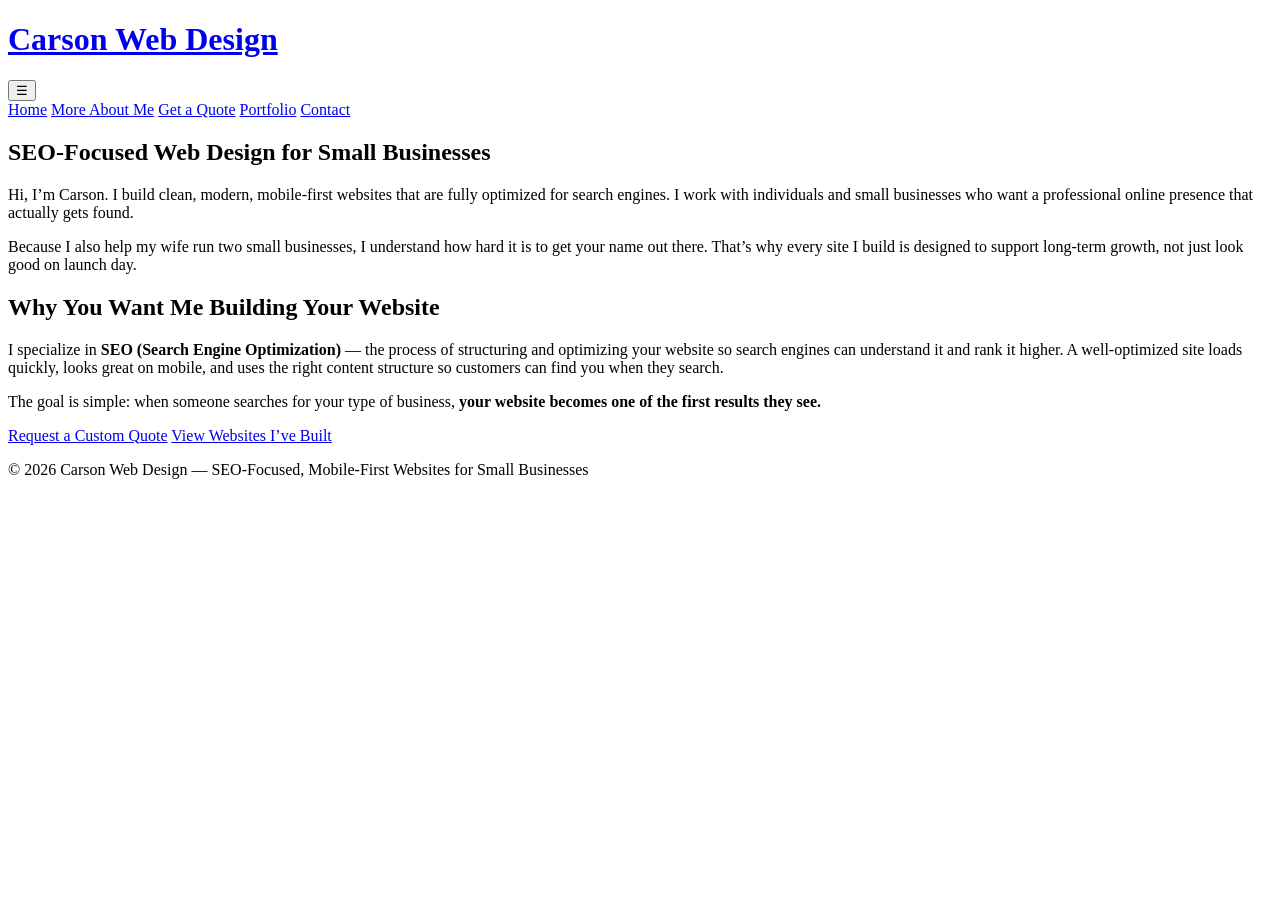
==== index.html @ 7ceb19f0 "Create index.html for SEO-focused web design This HTML file provides a complete structure for a web " ====
<!DOCTYPE html>
<html lang="en">
<head>
    <meta charset="UTF-8">
    <meta name="viewport" content="width=device-width, initial-scale=1.0">

    <title>SEO‑Focused Web Design for Small Businesses | Carson Web Design</title>

    <meta name="description" content="Carson Web Design builds modern, mobile-first, SEO-optimized websites for small businesses and individuals. Get a fast, clean site that helps customers find you online.">

    <!-- Primary keywords in meta -->
    <meta name="keywords" content="web design, SEO, search engine optimization, small business websites, mobile-first websites, website developer">

    <!-- Open Graph -->
    <meta property="og:title" content="Carson Web Design | SEO‑Focused Websites for Small Businesses">
    <meta property="og:description" content="Modern, mobile-first, SEO-optimized websites that help your small business get found online.">
    <meta property="og:type" content="website">
    <meta property="og:url" content="https://www.yourdomain.com/">
    <meta property="og:image" content="https://www.yourdomain.com/images/preview.jpg">

    <!-- Twitter Card -->
    <meta name="twitter:card" content="summary_large_image">
    <meta name="twitter:title" content="Carson Web Design | SEO‑Focused Websites">
    <meta name="twitter:description" content="Clean, fast, SEO-optimized websites for small businesses and individuals.">
    <meta name="twitter:image" content="https://www.yourdomain.com/images/preview.jpg">

    <!-- Canonical URL -->
    <link rel="canonical" href="https://www.yourdomain.com/">

    <!-- Styles -->
    <link rel="stylesheet" href="style.css">

    <!-- Google Fonts -->
    <link href="https://fonts.googleapis.com/css2?family=Inter:wght@400;600&family=Lato:wght@300;400;700&display=swap" rel="stylesheet">

    <!-- Local Business / Service Schema -->
    <script type="application/ld+json">
    {
      "@context": "https://schema.org",
      "@type": "ProfessionalService",
      "name": "Carson Web Design",
      "description": "SEO-focused web design and development for small businesses and individuals. Modern, mobile-first, and optimized for search.",
      "url": "https://www.yourdomain.com/",
      "areaServed": "Novato, California",
      "serviceType": "Web Design, SEO, Website Maintenance",
      "founder": "Carson",
      "sameAs": []
    }
    </script>
</head>

<body>

    <!-- Accessible, semantic header + nav -->
    <header class="site-header">
        <div class="header-left">
            <a href="index.html" class="logo-link" aria-label="Carson Web Design Home">
                <h1 class="logo">Carson Web Design</h1>
            </a>
        </div>

        <div class="header-right">
            <button class="hamburger" id="hamburgerBtn" aria-label="Toggle navigation menu" aria-expanded="false" aria-controls="mobileMenu">
                ☰
            </button>
        </div>

        <nav class="mobile-menu" id="mobileMenu" aria-label="Main navigation">
            <a href="index.html">Home</a>
            <a href="about.html">More About Me</a>
            <a href="quote.html">Get a Quote</a>
            <a href="portfolio.html">Portfolio</a>
            <a href="contact.html">Contact</a>
        </nav>
    </header>

    <main>

        <!-- Hero / primary keyword section -->
        <section class="intro" id="intro">
            <h2>SEO‑Focused Web Design for Small Businesses</h2>
            <p>
                Hi, I’m Carson. I build clean, modern, mobile‑first websites that are fully optimized for search engines.
                I work with individuals and small businesses who want a professional online presence that actually gets found.
            </p>
            <p>
                Because I also help my wife run two small businesses, I understand how hard it is to get your name out there.
                That’s why every site I build is designed to support long‑term growth, not just look good on launch day.
            </p>
        </section>

        <!-- Why hire me / SEO explanation -->
        <section class="why-hire" id="why-hire">
            <h2>Why You Want Me Building Your Website</h2>
            <p>
                I specialize in <strong>SEO (Search Engine Optimization)</strong> — the process of structuring and optimizing your website so search engines can understand it and rank it higher.
                A well‑optimized site loads quickly, looks great on mobile, and uses the right content structure so customers can find you when they search.
            </p>
            <p>
                The goal is simple: when someone searches for your type of business, <strong>your website becomes one of the first results they see.</strong>
            </p>
        </section>

        <!-- Clear calls to action -->
        <section class="cta" id="cta">
            <a class="button" href="quote.html">Request a Custom Quote</a>
            <a class="portfolio-link" href="portfolio.html">View Websites I’ve Built</a>
        </section>

    </main>

    <footer>
        <p>© 2026 Carson Web Design — SEO‑Focused, Mobile‑First Websites for Small Businesses</p>
    </footer>

    <script>
        const btn = document.getElementById('hamburgerBtn');
        const menu = document.getElementById('mobileMenu');

        btn.addEventListener('click', () => {
            const isOpen = menu.classList.toggle('open');
            btn.setAttribute('aria-expanded', isOpen ? 'true' : 'false');
        });
    </script>

</body>
</html>
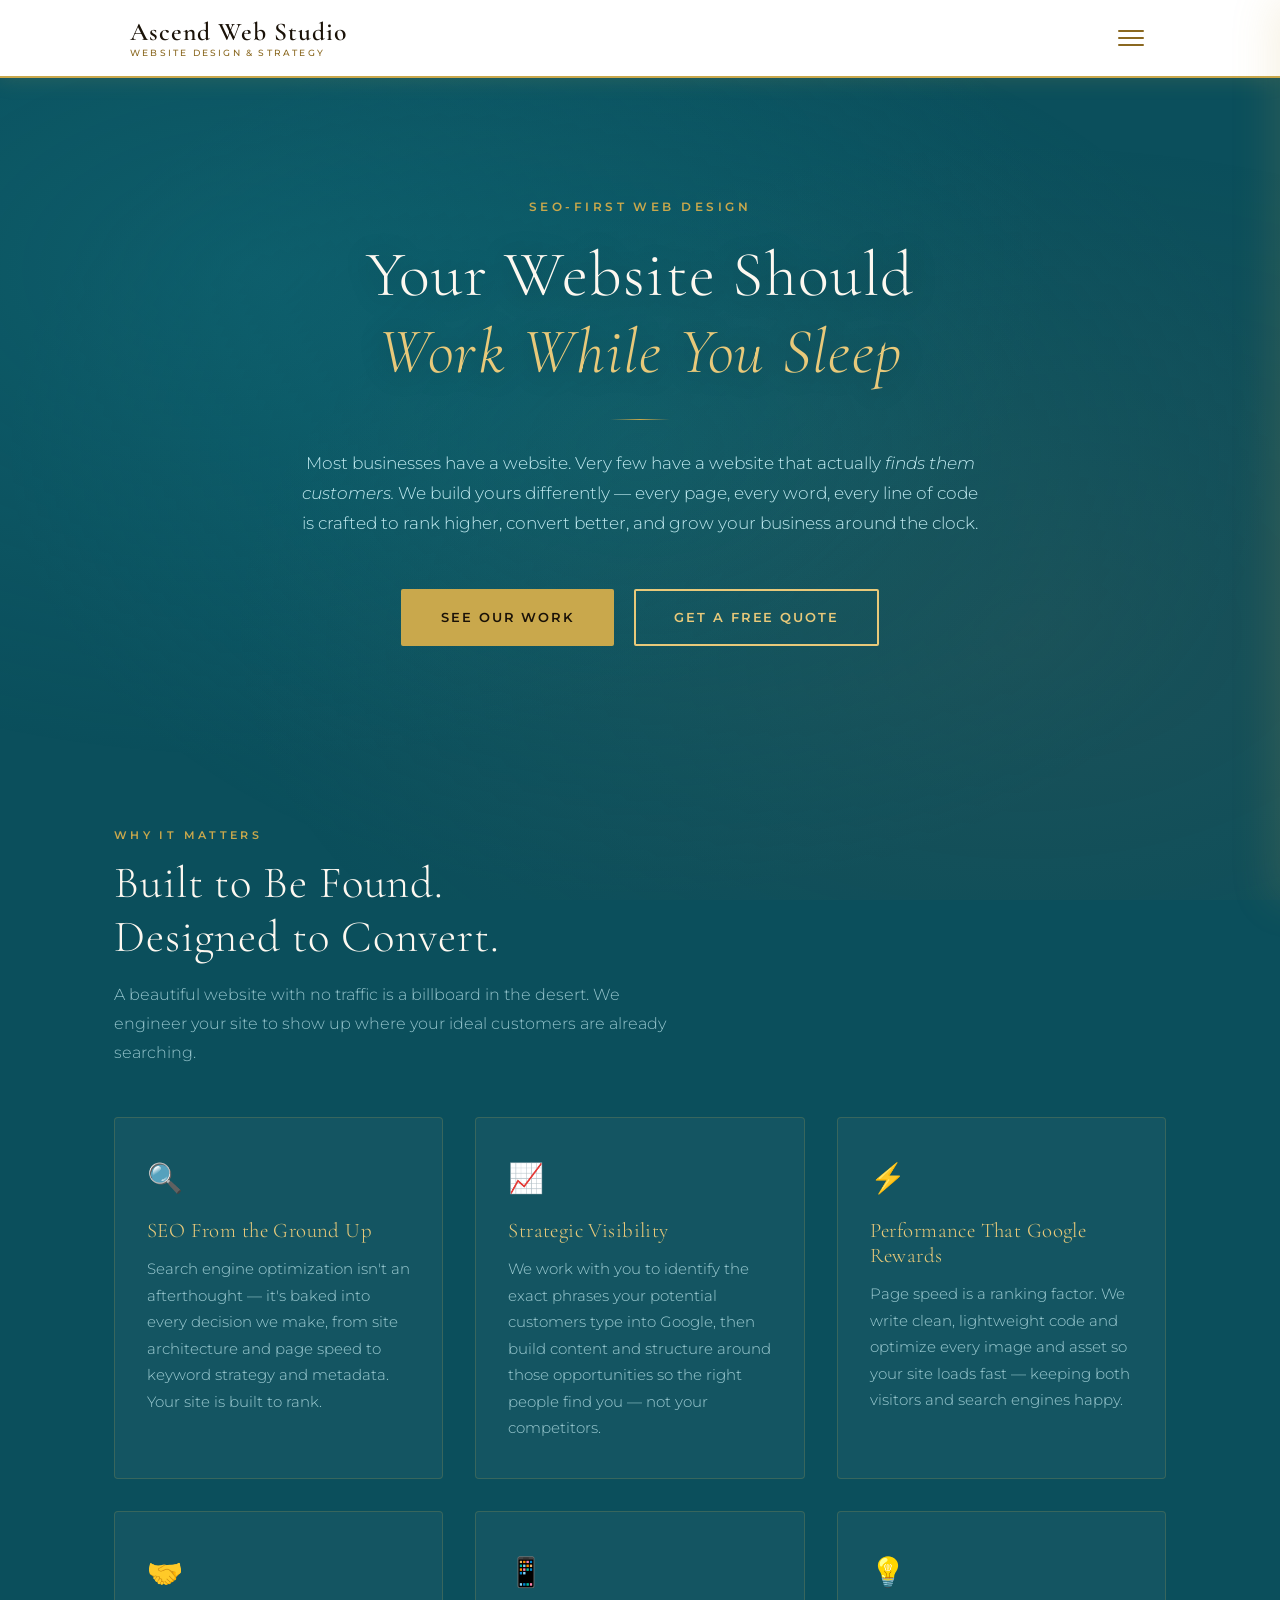
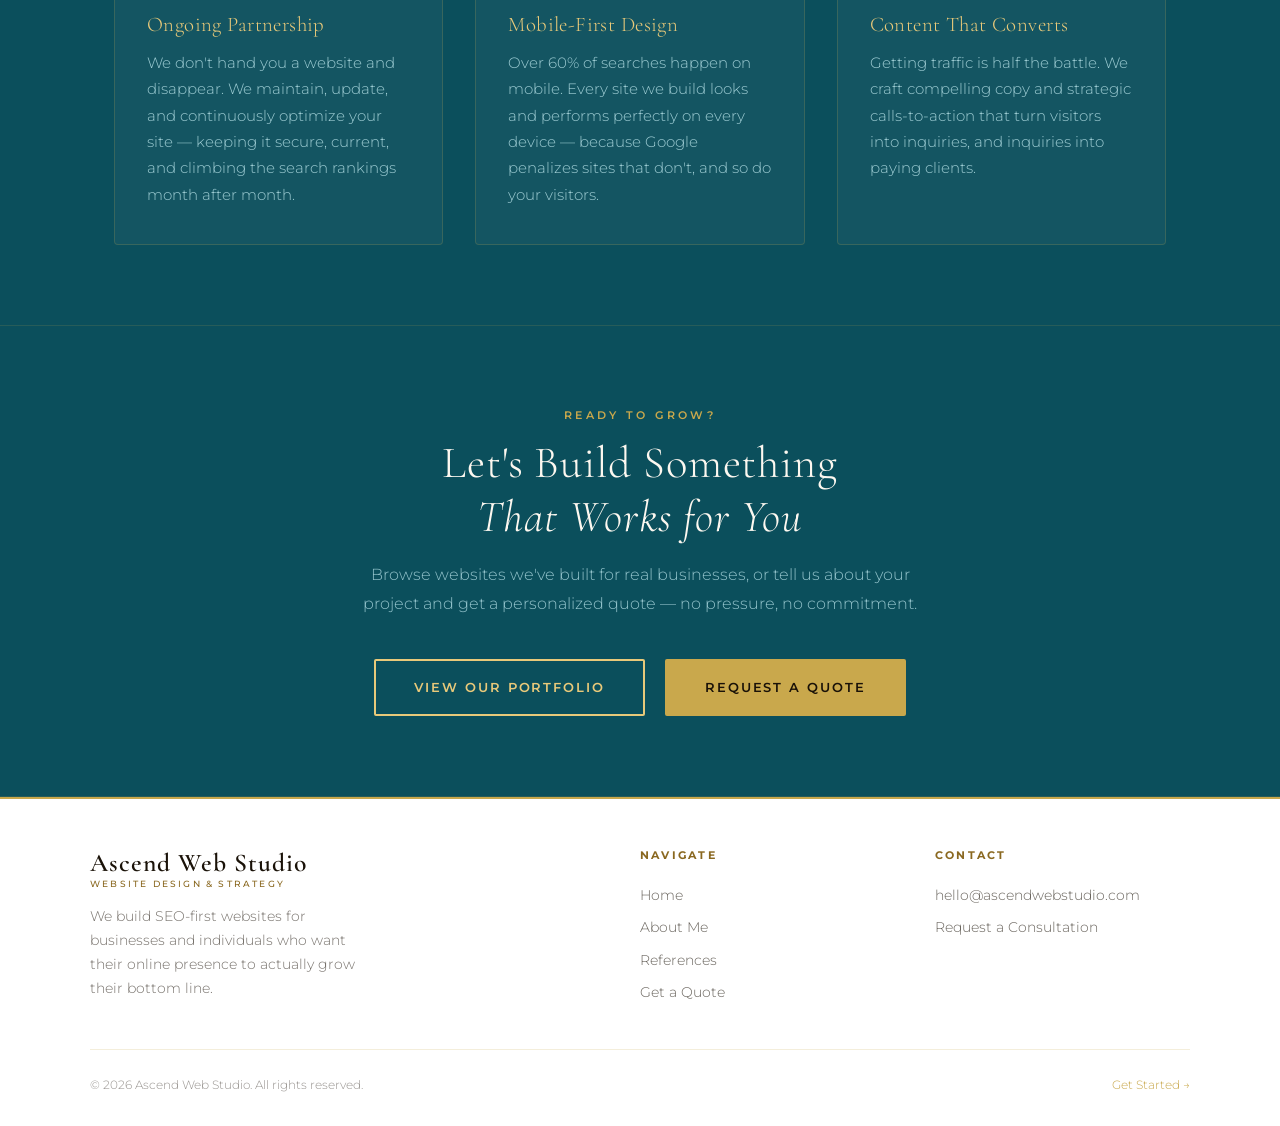
==== commit 1fcbdcf6: "Add files via upload" ====
--- a/index.html
+++ b/index.html
@@ -1,127 +1,229 @@
 <!DOCTYPE html>
 <html lang="en">
 <head>
-    <meta charset="UTF-8">
-    <meta name="viewport" content="width=device-width, initial-scale=1.0">
-
-    <title>SEO‑Focused Web Design for Small Businesses | Carson Web Design</title>
-
-    <meta name="description" content="Carson Web Design builds modern, mobile-first, SEO-optimized websites for small businesses and individuals. Get a fast, clean site that helps customers find you online.">
-
-    <!-- Primary keywords in meta -->
-    <meta name="keywords" content="web design, SEO, search engine optimization, small business websites, mobile-first websites, website developer">
-
-    <!-- Open Graph -->
-    <meta property="og:title" content="Carson Web Design | SEO‑Focused Websites for Small Businesses">
-    <meta property="og:description" content="Modern, mobile-first, SEO-optimized websites that help your small business get found online.">
-    <meta property="og:type" content="website">
-    <meta property="og:url" content="https://www.yourdomain.com/">
-    <meta property="og:image" content="https://www.yourdomain.com/images/preview.jpg">
-
-    <!-- Twitter Card -->
-    <meta name="twitter:card" content="summary_large_image">
-    <meta name="twitter:title" content="Carson Web Design | SEO‑Focused Websites">
-    <meta name="twitter:description" content="Clean, fast, SEO-optimized websites for small businesses and individuals.">
-    <meta name="twitter:image" content="https://www.yourdomain.com/images/preview.jpg">
-
-    <!-- Canonical URL -->
-    <link rel="canonical" href="https://www.yourdomain.com/">
-
-    <!-- Styles -->
-    <link rel="stylesheet" href="style.css">
-
-    <!-- Google Fonts -->
-    <link href="https://fonts.googleapis.com/css2?family=Inter:wght@400;600&family=Lato:wght@300;400;700&display=swap" rel="stylesheet">
-
-    <!-- Local Business / Service Schema -->
-    <script type="application/ld+json">
-    {
-      "@context": "https://schema.org",
-      "@type": "ProfessionalService",
-      "name": "Carson Web Design",
-      "description": "SEO-focused web design and development for small businesses and individuals. Modern, mobile-first, and optimized for search.",
-      "url": "https://www.yourdomain.com/",
-      "areaServed": "Novato, California",
-      "serviceType": "Web Design, SEO, Website Maintenance",
-      "founder": "Carson",
-      "sameAs": []
+  <meta charset="UTF-8" />
+  <meta name="viewport" content="width=device-width, initial-scale=1.0" />
+  <title>Ascend Web Studio — SEO-First Website Design</title>
+  <meta name="description" content="We build beautiful, SEO-optimized websites that bring new clients to your door. Strategic design meets search engine mastery." />
+  <link rel="stylesheet" href="style.css" />
+</head>
+<body>
+
+  <!-- ══════════════════ HEADER ══════════════════ -->
+  <header>
+    <div class="header-inner">
+      <a href="index.html" class="logo">
+        Ascend Web Studio
+        <span>Website Design &amp; Strategy</span>
+      </a>
+
+      <button class="hamburger" id="hamburger" aria-label="Open menu" aria-expanded="false">
+        <span class="bar"></span>
+        <span class="bar"></span>
+        <span class="bar"></span>
+      </button>
+    </div>
+  </header>
+
+  <!-- Slide-out navigation -->
+  <div class="nav-overlay" id="navOverlay"></div>
+  <nav class="nav-dropdown" id="navDropdown" aria-hidden="true">
+    <a href="index.html">Home</a>
+    <a href="about.html">About Me</a>
+    <a href="references.html">References</a>
+    <a href="quote.html" class="nav-cta">Get a Quote</a>
+  </nav>
+
+  <!-- ══════════════════ HERO ══════════════════ -->
+  <section class="hero reveal">
+    <div class="container">
+      <span class="hero-eyebrow">SEO-First Web Design</span>
+      <h1>Your Website Should<br><em>Work While You Sleep</em></h1>
+      <div class="hero-divider"></div>
+      <p>
+        Most businesses have a website. Very few have a website that actually
+        <em>finds them customers.</em> We build yours differently — every page,
+        every word, every line of code is crafted to rank higher, convert better,
+        and grow your business around the clock.
+      </p>
+      <div class="cta-group">
+        <a href="references.html" class="btn btn-gold">See Our Work</a>
+        <a href="quote.html" class="btn btn-outline">Get a Free Quote</a>
+      </div>
+    </div>
+  </section>
+
+  <!-- ══════════════════ SEO VALUE PROP ══════════════════ -->
+  <section class="features">
+    <div class="container">
+      <span class="section-label reveal">Why It Matters</span>
+      <h2 class="section-title reveal">Built to Be Found.<br>Designed to Convert.</h2>
+      <p class="section-sub reveal">
+        A beautiful website with no traffic is a billboard in the desert.
+        We engineer your site to show up where your ideal customers are already searching.
+      </p>
+
+      <div class="features-grid">
+
+        <div class="feature-card reveal">
+          <span class="feature-icon">🔍</span>
+          <h3>SEO From the Ground Up</h3>
+          <p>
+            Search engine optimization isn't an afterthought — it's baked into
+            every decision we make, from site architecture and page speed to
+            keyword strategy and metadata. Your site is built to rank.
+          </p>
+        </div>
+
+        <div class="feature-card reveal">
+          <span class="feature-icon">📈</span>
+          <h3>Strategic Visibility</h3>
+          <p>
+            We work with you to identify the exact phrases your potential customers
+            type into Google, then build content and structure around those
+            opportunities so the right people find you — not your competitors.
+          </p>
+        </div>
+
+        <div class="feature-card reveal">
+          <span class="feature-icon">⚡</span>
+          <h3>Performance That Google Rewards</h3>
+          <p>
+            Page speed is a ranking factor. We write clean, lightweight code and
+            optimize every image and asset so your site loads fast — keeping both
+            visitors and search engines happy.
+          </p>
+        </div>
+
+        <div class="feature-card reveal">
+          <span class="feature-icon">🤝</span>
+          <h3>Ongoing Partnership</h3>
+          <p>
+            We don't hand you a website and disappear. We maintain, update, and
+            continuously optimize your site — keeping it secure, current, and
+            climbing the search rankings month after month.
+          </p>
+        </div>
+
+        <div class="feature-card reveal">
+          <span class="feature-icon">📱</span>
+          <h3>Mobile-First Design</h3>
+          <p>
+            Over 60% of searches happen on mobile. Every site we build looks and
+            performs perfectly on every device — because Google penalizes sites
+            that don't, and so do your visitors.
+          </p>
+        </div>
+
+        <div class="feature-card reveal">
+          <span class="feature-icon">💡</span>
+          <h3>Content That Converts</h3>
+          <p>
+            Getting traffic is half the battle. We craft compelling copy and
+            strategic calls-to-action that turn visitors into inquiries,
+            and inquiries into paying clients.
+          </p>
+        </div>
+
+      </div>
+    </div>
+  </section>
+
+  <!-- ══════════════════ CTA SECTION ══════════════════ -->
+  <section class="cta-section">
+    <div class="container">
+      <span class="section-label reveal">Ready to Grow?</span>
+      <h2 class="reveal">Let's Build Something<br><em>That Works for You</em></h2>
+      <p class="reveal">
+        Browse websites we've built for real businesses, or tell us about your
+        project and get a personalized quote — no pressure, no commitment.
+      </p>
+      <div class="cta-group reveal">
+        <a href="references.html" class="btn btn-outline">View Our Portfolio</a>
+        <a href="quote.html" class="btn btn-gold">Request a Quote</a>
+      </div>
+    </div>
+  </section>
+
+  <!-- ══════════════════ FOOTER ══════════════════ -->
+  <footer>
+    <div class="footer-inner">
+
+      <div class="footer-brand">
+        <a href="index.html" class="logo">
+          Ascend Web Studio
+          <span>Website Design &amp; Strategy</span>
+        </a>
+        <p>
+          We build SEO-first websites for businesses and individuals who want their
+          online presence to actually grow their bottom line.
+        </p>
+      </div>
+
+      <div class="footer-col">
+        <h4>Navigate</h4>
+        <a href="index.html">Home</a>
+        <a href="about.html">About Me</a>
+        <a href="references.html">References</a>
+        <a href="quote.html">Get a Quote</a>
+      </div>
+
+      <div class="footer-col">
+        <h4>Contact</h4>
+        <a href="mailto:hello@ascendwebstudio.com">hello@ascendwebstudio.com</a>
+        <a href="quote.html">Request a Consultation</a>
+      </div>
+
+    </div>
+
+    <div class="footer-bottom">
+      <p>&copy; 2026 Ascend Web Studio. All rights reserved.</p>
+      <a href="quote.html">Get Started →</a>
+    </div>
+  </footer>
+
+  <!-- ══════════════════ SCRIPTS ══════════════════ -->
+  <script>
+    // Hamburger / nav drawer
+    const hamburger = document.getElementById('hamburger');
+    const navDropdown = document.getElementById('navDropdown');
+    const navOverlay = document.getElementById('navOverlay');
+
+    function toggleNav(open) {
+      hamburger.classList.toggle('open', open);
+      hamburger.setAttribute('aria-expanded', open);
+      navDropdown.classList.toggle('open', open);
+      navDropdown.setAttribute('aria-hidden', !open);
+      navOverlay.classList.toggle('open', open);
+      document.body.style.overflow = open ? 'hidden' : '';
     }
-    </script>
-</head>
-
-<body>
-
-    <!-- Accessible, semantic header + nav -->
-    <header class="site-header">
-        <div class="header-left">
-            <a href="index.html" class="logo-link" aria-label="Carson Web Design Home">
-                <h1 class="logo">Carson Web Design</h1>
-            </a>
-        </div>
-
-        <div class="header-right">
-            <button class="hamburger" id="hamburgerBtn" aria-label="Toggle navigation menu" aria-expanded="false" aria-controls="mobileMenu">
-                ☰
-            </button>
-        </div>
-
-        <nav class="mobile-menu" id="mobileMenu" aria-label="Main navigation">
-            <a href="index.html">Home</a>
-            <a href="about.html">More About Me</a>
-            <a href="quote.html">Get a Quote</a>
-            <a href="portfolio.html">Portfolio</a>
-            <a href="contact.html">Contact</a>
-        </nav>
-    </header>
-
-    <main>
-
-        <!-- Hero / primary keyword section -->
-        <section class="intro" id="intro">
-            <h2>SEO‑Focused Web Design for Small Businesses</h2>
-            <p>
-                Hi, I’m Carson. I build clean, modern, mobile‑first websites that are fully optimized for search engines.
-                I work with individuals and small businesses who want a professional online presence that actually gets found.
-            </p>
-            <p>
-                Because I also help my wife run two small businesses, I understand how hard it is to get your name out there.
-                That’s why every site I build is designed to support long‑term growth, not just look good on launch day.
-            </p>
-        </section>
-
-        <!-- Why hire me / SEO explanation -->
-        <section class="why-hire" id="why-hire">
-            <h2>Why You Want Me Building Your Website</h2>
-            <p>
-                I specialize in <strong>SEO (Search Engine Optimization)</strong> — the process of structuring and optimizing your website so search engines can understand it and rank it higher.
-                A well‑optimized site loads quickly, looks great on mobile, and uses the right content structure so customers can find you when they search.
-            </p>
-            <p>
-                The goal is simple: when someone searches for your type of business, <strong>your website becomes one of the first results they see.</strong>
-            </p>
-        </section>
-
-        <!-- Clear calls to action -->
-        <section class="cta" id="cta">
-            <a class="button" href="quote.html">Request a Custom Quote</a>
-            <a class="portfolio-link" href="portfolio.html">View Websites I’ve Built</a>
-        </section>
-
-    </main>
-
-    <footer>
-        <p>© 2026 Carson Web Design — SEO‑Focused, Mobile‑First Websites for Small Businesses</p>
-    </footer>
-
-    <script>
-        const btn = document.getElementById('hamburgerBtn');
-        const menu = document.getElementById('mobileMenu');
-
-        btn.addEventListener('click', () => {
-            const isOpen = menu.classList.toggle('open');
-            btn.setAttribute('aria-expanded', isOpen ? 'true' : 'false');
-        });
-    </script>
+
+    hamburger.addEventListener('click', () => {
+      const isOpen = hamburger.classList.contains('open');
+      toggleNav(!isOpen);
+    });
+
+    navOverlay.addEventListener('click', () => toggleNav(false));
+
+    document.addEventListener('keydown', (e) => {
+      if (e.key === 'Escape') toggleNav(false);
+    });
+
+    // Scroll reveal
+    const reveals = document.querySelectorAll('.reveal');
+    const observer = new IntersectionObserver((entries) => {
+      entries.forEach((entry, i) => {
+        if (entry.isIntersecting) {
+          setTimeout(() => {
+            entry.target.classList.add('visible');
+          }, i * 80);
+          observer.unobserve(entry.target);
+        }
+      });
+    }, { threshold: 0.12 });
+
+    reveals.forEach(el => observer.observe(el));
+  </script>
 
 </body>
 </html>
--- a/style.css
+++ b/style.css
@@ -0,0 +1,785 @@
+/* ============================================================
+   STYLE.CSS — Web Design Co.
+   Colors inspired by:
+   - Body: teal/cyan marble with copper veining
+   - Header/Footer: white & gold luxury kitchen
+   ============================================================ */
+
+@import url('https://fonts.googleapis.com/css2?family=Cormorant+Garamond:ital,wght@0,300;0,400;0,600;1,300;1,400&family=Montserrat:wght@300;400;500;600;700&display=swap');
+
+/* ── CSS Variables ── */
+:root {
+  /* Body palette — teal marble */
+  --teal-deep:       #0d6e7a;
+  --teal-mid:        #1a9aaa;
+  --teal-light:      #5ec8d6;
+  --teal-pale:       #c0eaf0;
+  --copper:          #8b5e3c;
+  --copper-light:    #c4915a;
+  --copper-dark:     #4a2e1a;
+  --body-bg:         #0b4f5c;
+
+  /* Header / Footer palette — white & gold */
+  --header-bg:       #ffffff;
+  --gold:            #c9a84c;
+  --gold-light:      #e8c97a;
+  --gold-dark:       #8a6820;
+  --cream:           #fdf8f0;
+  --off-white:       #f5efe4;
+  --dark-text:       #1a1208;
+
+  /* Typography */
+  --font-display:    'Cormorant Garamond', Georgia, serif;
+  --font-body:       'Montserrat', 'Segoe UI', sans-serif;
+
+  /* Spacing */
+  --section-pad:     80px 40px;
+  --max-width:       1100px;
+
+  /* Transitions */
+  --transition:      0.3s cubic-bezier(0.4, 0, 0.2, 1);
+}
+
+/* ── Reset & Base ── */
+*, *::before, *::after {
+  box-sizing: border-box;
+  margin: 0;
+  padding: 0;
+}
+
+html {
+  scroll-behavior: smooth;
+}
+
+body {
+  font-family: var(--font-body);
+  font-weight: 300;
+  background-color: var(--body-bg);
+  color: var(--teal-pale);
+  line-height: 1.7;
+  overflow-x: hidden;
+}
+
+/* ── Background texture effect (mimics the teal marble) ── */
+body::before {
+  content: '';
+  position: fixed;
+  inset: 0;
+  background:
+    radial-gradient(ellipse at 20% 30%, rgba(26,154,170,0.18) 0%, transparent 55%),
+    radial-gradient(ellipse at 80% 70%, rgba(139,94,60,0.12) 0%, transparent 55%),
+    radial-gradient(ellipse at 50% 50%, rgba(13,110,122,0.25) 0%, transparent 70%);
+  pointer-events: none;
+  z-index: 0;
+}
+
+/* ── Typography ── */
+h1, h2, h3, h4 {
+  font-family: var(--font-display);
+  font-weight: 300;
+  letter-spacing: 0.02em;
+  line-height: 1.2;
+}
+
+h1 { font-size: clamp(2.4rem, 5vw, 4rem); }
+h2 { font-size: clamp(1.8rem, 3.5vw, 2.8rem); }
+h3 { font-size: clamp(1.2rem, 2.5vw, 1.6rem); }
+
+p {
+  font-size: clamp(0.9rem, 1.5vw, 1rem);
+  font-weight: 300;
+  line-height: 1.8;
+}
+
+a {
+  text-decoration: none;
+  color: inherit;
+  transition: color var(--transition);
+}
+
+/* ── Utility ── */
+.container {
+  max-width: var(--max-width);
+  margin: 0 auto;
+  padding: 0 24px;
+  position: relative;
+  z-index: 1;
+}
+
+.gold-accent {
+  color: var(--gold);
+}
+
+/* ── HEADER ── */
+header {
+  background: var(--header-bg);
+  border-bottom: 2px solid var(--gold);
+  position: sticky;
+  top: 0;
+  z-index: 1000;
+  box-shadow: 0 2px 20px rgba(201,168,76,0.15);
+}
+
+.header-inner {
+  display: flex;
+  align-items: center;
+  justify-content: space-between;
+  padding: 18px 40px;
+  max-width: var(--max-width);
+  margin: 0 auto;
+}
+
+/* Logo */
+.logo {
+  font-family: var(--font-display);
+  font-size: 1.6rem;
+  font-weight: 600;
+  color: var(--dark-text);
+  letter-spacing: 0.04em;
+  display: flex;
+  flex-direction: column;
+  line-height: 1.1;
+}
+
+.logo span {
+  font-size: 0.55rem;
+  font-family: var(--font-body);
+  font-weight: 500;
+  letter-spacing: 0.25em;
+  text-transform: uppercase;
+  color: var(--gold-dark);
+  margin-top: 2px;
+}
+
+/* ── Hamburger Menu ── */
+.hamburger {
+  display: flex;
+  flex-direction: column;
+  gap: 5px;
+  cursor: pointer;
+  padding: 6px;
+  background: none;
+  border: none;
+  z-index: 1100;
+}
+
+.hamburger .bar {
+  width: 26px;
+  height: 2px;
+  background: var(--gold-dark);
+  border-radius: 2px;
+  transition: all var(--transition);
+  transform-origin: center;
+}
+
+.hamburger.open .bar:nth-child(1) {
+  transform: translateY(7px) rotate(45deg);
+}
+.hamburger.open .bar:nth-child(2) {
+  opacity: 0;
+  transform: scaleX(0);
+}
+.hamburger.open .bar:nth-child(3) {
+  transform: translateY(-7px) rotate(-45deg);
+}
+
+/* ── Dropdown Nav ── */
+.nav-overlay {
+  position: fixed;
+  inset: 0;
+  background: rgba(11,79,92,0.0);
+  z-index: 999;
+  opacity: 0;
+  pointer-events: none;
+  transition: opacity var(--transition);
+}
+
+.nav-overlay.open {
+  opacity: 1;
+  pointer-events: all;
+}
+
+.nav-dropdown {
+  position: fixed;
+  top: 0;
+  right: 0;
+  height: 100vh;
+  width: 300px;
+  background: var(--header-bg);
+  border-left: 2px solid var(--gold);
+  z-index: 1050;
+  transform: translateX(100%);
+  transition: transform 0.4s cubic-bezier(0.4, 0, 0.2, 1);
+  display: flex;
+  flex-direction: column;
+  padding: 100px 40px 60px;
+  box-shadow: -8px 0 40px rgba(201,168,76,0.15);
+}
+
+.nav-dropdown.open {
+  transform: translateX(0);
+}
+
+.nav-dropdown a {
+  font-family: var(--font-display);
+  font-size: 1.8rem;
+  font-weight: 300;
+  color: var(--dark-text);
+  padding: 12px 0;
+  border-bottom: 1px solid rgba(201,168,76,0.2);
+  letter-spacing: 0.02em;
+  transition: color var(--transition), padding-left var(--transition);
+}
+
+.nav-dropdown a:last-child {
+  border-bottom: none;
+}
+
+.nav-dropdown a:hover {
+  color: var(--gold);
+  padding-left: 8px;
+}
+
+.nav-dropdown .nav-cta {
+  margin-top: 30px;
+  background: var(--gold);
+  color: var(--dark-text);
+  padding: 14px 28px;
+  text-align: center;
+  font-family: var(--font-body);
+  font-size: 0.85rem;
+  font-weight: 600;
+  letter-spacing: 0.12em;
+  text-transform: uppercase;
+  border-radius: 2px;
+  transition: background var(--transition);
+  border-bottom: none;
+}
+
+.nav-dropdown .nav-cta:hover {
+  background: var(--gold-dark);
+  color: #fff;
+  padding-left: 28px;
+}
+
+/* ── HERO SECTION ── */
+.hero {
+  padding: 120px 40px 100px;
+  text-align: center;
+  position: relative;
+  z-index: 1;
+}
+
+.hero-eyebrow {
+  font-family: var(--font-body);
+  font-size: 0.72rem;
+  font-weight: 600;
+  letter-spacing: 0.3em;
+  text-transform: uppercase;
+  color: var(--gold);
+  margin-bottom: 20px;
+  display: block;
+}
+
+.hero h1 {
+  color: var(--cream);
+  margin-bottom: 24px;
+  text-shadow: 0 2px 30px rgba(0,0,0,0.3);
+}
+
+.hero h1 em {
+  font-style: italic;
+  color: var(--gold-light);
+}
+
+.hero-divider {
+  width: 60px;
+  height: 1px;
+  background: linear-gradient(to right, transparent, var(--gold), transparent);
+  margin: 28px auto;
+}
+
+.hero p {
+  max-width: 680px;
+  margin: 0 auto 50px;
+  color: var(--teal-pale);
+  font-size: 1.05rem;
+  font-weight: 300;
+}
+
+/* ── CTA Buttons ── */
+.cta-group {
+  display: flex;
+  gap: 20px;
+  justify-content: center;
+  flex-wrap: wrap;
+}
+
+.btn {
+  display: inline-block;
+  padding: 16px 38px;
+  font-family: var(--font-body);
+  font-size: 0.8rem;
+  font-weight: 600;
+  letter-spacing: 0.15em;
+  text-transform: uppercase;
+  border-radius: 2px;
+  transition: all var(--transition);
+  cursor: pointer;
+}
+
+.btn-gold {
+  background: var(--gold);
+  color: var(--dark-text);
+  border: 2px solid var(--gold);
+}
+
+.btn-gold:hover {
+  background: var(--gold-dark);
+  border-color: var(--gold-dark);
+  color: #fff;
+  transform: translateY(-2px);
+  box-shadow: 0 8px 25px rgba(201,168,76,0.3);
+}
+
+.btn-outline {
+  background: transparent;
+  color: var(--gold-light);
+  border: 2px solid var(--gold-light);
+}
+
+.btn-outline:hover {
+  background: rgba(201,168,76,0.12);
+  transform: translateY(-2px);
+  box-shadow: 0 8px 25px rgba(201,168,76,0.15);
+}
+
+/* ── FEATURE / VALUE SECTION ── */
+.features {
+  padding: var(--section-pad);
+  position: relative;
+  z-index: 1;
+}
+
+.features-grid {
+  display: grid;
+  grid-template-columns: repeat(auto-fit, minmax(280px, 1fr));
+  gap: 32px;
+  margin-top: 50px;
+}
+
+.feature-card {
+  background: rgba(255,255,255,0.04);
+  border: 1px solid rgba(201,168,76,0.2);
+  border-radius: 4px;
+  padding: 36px 32px;
+  transition: all var(--transition);
+  position: relative;
+  overflow: hidden;
+}
+
+.feature-card::before {
+  content: '';
+  position: absolute;
+  top: 0;
+  left: 0;
+  right: 0;
+  height: 2px;
+  background: linear-gradient(to right, var(--gold-dark), var(--gold-light), var(--gold-dark));
+  opacity: 0;
+  transition: opacity var(--transition);
+}
+
+.feature-card:hover {
+  background: rgba(255,255,255,0.07);
+  transform: translateY(-4px);
+  box-shadow: 0 12px 40px rgba(0,0,0,0.2);
+}
+
+.feature-card:hover::before {
+  opacity: 1;
+}
+
+.feature-icon {
+  font-size: 1.8rem;
+  margin-bottom: 16px;
+  display: block;
+}
+
+.feature-card h3 {
+  color: var(--gold-light);
+  margin-bottom: 12px;
+  font-size: 1.3rem;
+}
+
+.feature-card p {
+  color: rgba(192,234,240,0.8);
+  font-size: 0.92rem;
+}
+
+/* ── SECTION HEADINGS ── */
+.section-label {
+  font-family: var(--font-body);
+  font-size: 0.7rem;
+  font-weight: 600;
+  letter-spacing: 0.3em;
+  text-transform: uppercase;
+  color: var(--gold);
+  display: block;
+  margin-bottom: 12px;
+}
+
+.section-title {
+  color: var(--cream);
+  margin-bottom: 16px;
+}
+
+.section-sub {
+  color: rgba(192,234,240,0.75);
+  max-width: 580px;
+}
+
+/* ── CTA SECTION (centered) ── */
+.cta-section {
+  padding: 80px 40px;
+  text-align: center;
+  position: relative;
+  z-index: 1;
+  border-top: 1px solid rgba(201,168,76,0.15);
+  border-bottom: 1px solid rgba(201,168,76,0.15);
+}
+
+.cta-section h2 {
+  color: var(--cream);
+  margin-bottom: 16px;
+}
+
+.cta-section p {
+  color: rgba(192,234,240,0.75);
+  max-width: 560px;
+  margin: 0 auto 40px;
+}
+
+/* ── FOOTER ── */
+footer {
+  background: var(--header-bg);
+  border-top: 2px solid var(--gold);
+  padding: 50px 40px 30px;
+  position: relative;
+  z-index: 1;
+}
+
+.footer-inner {
+  max-width: var(--max-width);
+  margin: 0 auto;
+  display: grid;
+  grid-template-columns: 2fr 1fr 1fr;
+  gap: 40px;
+  margin-bottom: 40px;
+}
+
+.footer-brand .logo {
+  margin-bottom: 16px;
+  display: inline-flex;
+}
+
+.footer-brand p {
+  color: rgba(26,18,8,0.6);
+  font-size: 0.88rem;
+  line-height: 1.7;
+  max-width: 280px;
+}
+
+.footer-col h4 {
+  font-family: var(--font-body);
+  font-size: 0.7rem;
+  font-weight: 700;
+  letter-spacing: 0.2em;
+  text-transform: uppercase;
+  color: var(--gold-dark);
+  margin-bottom: 16px;
+}
+
+.footer-col a {
+  display: block;
+  color: rgba(26,18,8,0.65);
+  font-size: 0.9rem;
+  padding: 4px 0;
+  transition: color var(--transition);
+}
+
+.footer-col a:hover {
+  color: var(--gold);
+}
+
+.footer-bottom {
+  max-width: var(--max-width);
+  margin: 0 auto;
+  padding-top: 24px;
+  border-top: 1px solid rgba(201,168,76,0.2);
+  display: flex;
+  justify-content: space-between;
+  align-items: center;
+  flex-wrap: wrap;
+  gap: 12px;
+}
+
+.footer-bottom p {
+  font-size: 0.78rem;
+  color: rgba(26,18,8,0.45);
+}
+
+.footer-bottom a {
+  color: var(--gold);
+  font-size: 0.78rem;
+}
+
+/* ── Page-specific: References page ── */
+.references-grid {
+  display: grid;
+  grid-template-columns: repeat(auto-fill, minmax(300px, 1fr));
+  gap: 24px;
+  margin-top: 50px;
+}
+
+.ref-card {
+  background: rgba(255,255,255,0.05);
+  border: 1px solid rgba(201,168,76,0.2);
+  border-radius: 4px;
+  padding: 30px;
+  transition: all var(--transition);
+}
+
+.ref-card:hover {
+  transform: translateY(-4px);
+  border-color: var(--gold);
+  box-shadow: 0 12px 40px rgba(0,0,0,0.2);
+}
+
+.ref-card h3 {
+  color: var(--gold-light);
+  margin-bottom: 8px;
+}
+
+.ref-card p {
+  color: rgba(192,234,240,0.7);
+  font-size: 0.88rem;
+  margin-bottom: 20px;
+}
+
+.ref-link {
+  display: inline-flex;
+  align-items: center;
+  gap: 6px;
+  font-size: 0.78rem;
+  font-weight: 600;
+  letter-spacing: 0.1em;
+  text-transform: uppercase;
+  color: var(--gold);
+  border-bottom: 1px solid transparent;
+  transition: border-color var(--transition);
+}
+
+.ref-link:hover {
+  border-color: var(--gold);
+}
+
+/* ── Page-specific: Quote form ── */
+.quote-form {
+  max-width: 680px;
+  margin: 50px auto 0;
+}
+
+.form-group {
+  margin-bottom: 24px;
+}
+
+.form-group label {
+  display: block;
+  font-size: 0.72rem;
+  font-weight: 600;
+  letter-spacing: 0.15em;
+  text-transform: uppercase;
+  color: var(--gold-light);
+  margin-bottom: 8px;
+}
+
+.form-group input,
+.form-group textarea,
+.form-group select {
+  width: 100%;
+  background: rgba(255,255,255,0.05);
+  border: 1px solid rgba(201,168,76,0.3);
+  border-radius: 2px;
+  padding: 14px 18px;
+  color: var(--teal-pale);
+  font-family: var(--font-body);
+  font-size: 0.92rem;
+  font-weight: 300;
+  transition: border-color var(--transition), background var(--transition);
+  outline: none;
+}
+
+.form-group input::placeholder,
+.form-group textarea::placeholder {
+  color: rgba(192,234,240,0.3);
+}
+
+.form-group input:focus,
+.form-group textarea:focus,
+.form-group select:focus {
+  border-color: var(--gold);
+  background: rgba(255,255,255,0.08);
+}
+
+.form-group select option {
+  background: var(--body-bg);
+  color: var(--teal-pale);
+}
+
+.form-group textarea {
+  min-height: 140px;
+  resize: vertical;
+}
+
+.form-row {
+  display: grid;
+  grid-template-columns: 1fr 1fr;
+  gap: 20px;
+}
+
+/* ── Page Hero (inner pages) ── */
+.page-hero {
+  padding: 80px 40px 60px;
+  text-align: center;
+  position: relative;
+  z-index: 1;
+  border-bottom: 1px solid rgba(201,168,76,0.15);
+  margin-bottom: 60px;
+}
+
+.page-hero h1 {
+  color: var(--cream);
+  margin-bottom: 16px;
+}
+
+.page-hero p {
+  color: rgba(192,234,240,0.75);
+  max-width: 560px;
+  margin: 0 auto;
+}
+
+/* ── About section ── */
+.about-grid {
+  display: grid;
+  grid-template-columns: 1fr 1fr;
+  gap: 60px;
+  align-items: center;
+  padding: var(--section-pad);
+  position: relative;
+  z-index: 1;
+}
+
+.about-text h2 {
+  color: var(--cream);
+  margin-bottom: 20px;
+}
+
+.about-text p {
+  color: rgba(192,234,240,0.8);
+  margin-bottom: 16px;
+}
+
+.about-visual {
+  background: rgba(255,255,255,0.03);
+  border: 1px solid rgba(201,168,76,0.2);
+  border-radius: 4px;
+  padding: 50px 40px;
+  text-align: center;
+}
+
+.stat {
+  margin-bottom: 28px;
+}
+
+.stat-number {
+  font-family: var(--font-display);
+  font-size: 3.5rem;
+  font-weight: 300;
+  color: var(--gold-light);
+  line-height: 1;
+}
+
+.stat-label {
+  font-size: 0.78rem;
+  font-weight: 500;
+  letter-spacing: 0.15em;
+  text-transform: uppercase;
+  color: rgba(192,234,240,0.6);
+  margin-top: 4px;
+}
+
+/* ── Scroll animations ── */
+.reveal {
+  opacity: 0;
+  transform: translateY(24px);
+  transition: opacity 0.7s ease, transform 0.7s ease;
+}
+
+.reveal.visible {
+  opacity: 1;
+  transform: translateY(0);
+}
+
+/* ── Responsive ── */
+@media (max-width: 768px) {
+  .header-inner {
+    padding: 16px 20px;
+  }
+
+  .hero {
+    padding: 80px 20px 70px;
+  }
+
+  .features {
+    padding: 60px 20px;
+  }
+
+  .features-grid {
+    grid-template-columns: 1fr;
+  }
+
+  .footer-inner {
+    grid-template-columns: 1fr;
+    gap: 30px;
+  }
+
+  .about-grid {
+    grid-template-columns: 1fr;
+    padding: 60px 20px;
+  }
+
+  .form-row {
+    grid-template-columns: 1fr;
+  }
+
+  .cta-group {
+    flex-direction: column;
+    align-items: center;
+  }
+
+  .btn {
+    width: 100%;
+    max-width: 320px;
+    text-align: center;
+  }
+
+  .footer-bottom {
+    flex-direction: column;
+    text-align: center;
+  }
+
+  .nav-dropdown {
+    width: 100%;
+  }
+}
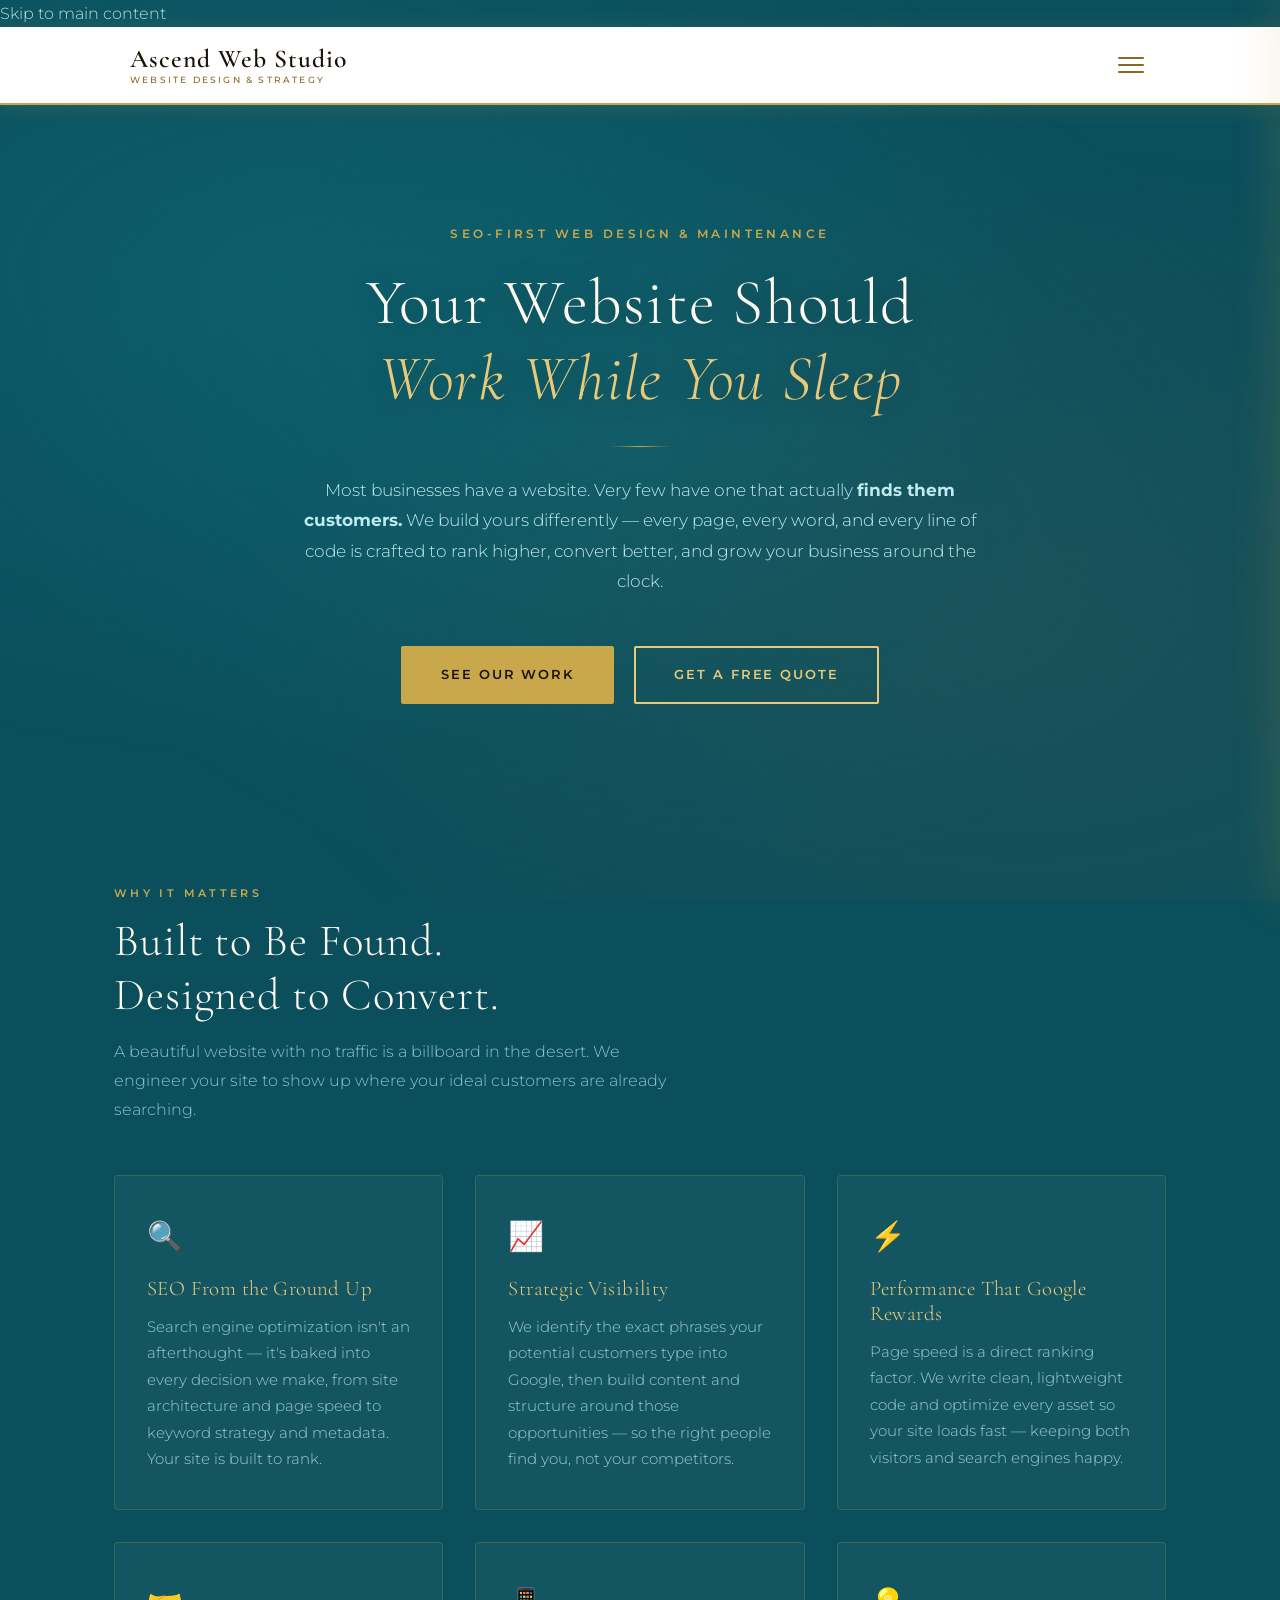
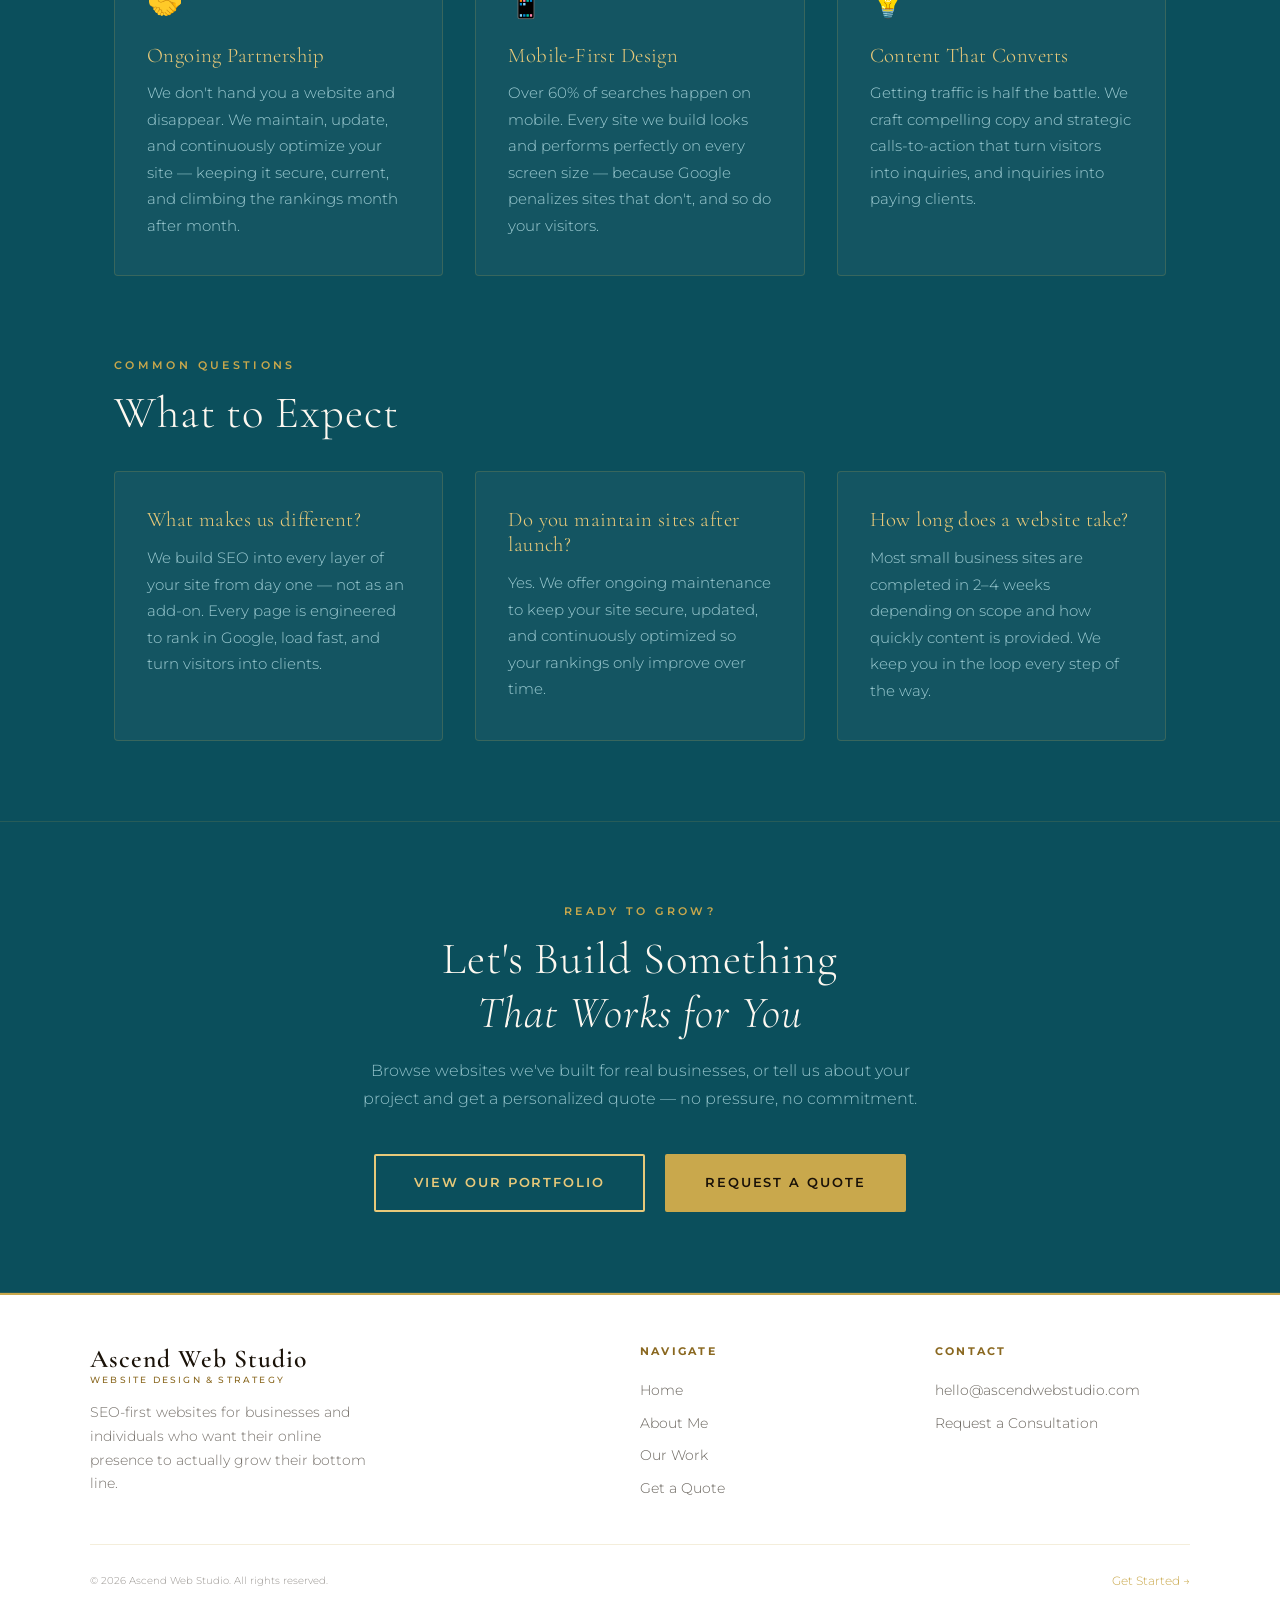
==== commit f10aeb35: "Update SEO metadata and improve accessibility" ====
--- a/index.html
+++ b/index.html
@@ -3,170 +3,331 @@
 <head>
   <meta charset="UTF-8" />
   <meta name="viewport" content="width=device-width, initial-scale=1.0" />
-  <title>Ascend Web Studio — SEO-First Website Design</title>
-  <meta name="description" content="We build beautiful, SEO-optimized websites that bring new clients to your door. Strategic design meets search engine mastery." />
+
+  <!-- ══ Primary SEO ══ -->
+  <title>Ascend Web Studio | SEO-First Website Design &amp; Maintenance</title>
+  <meta name="description" content="Ascend Web Studio builds beautiful, SEO-optimized websites that bring new clients to your door. We design, build, and maintain websites for businesses across Marin County and beyond." />
+  <meta name="keywords" content="website design, SEO website, web design Marin County, SEO-first websites, website maintenance, small business websites, local SEO" />
+  <meta name="robots" content="index, follow" />
+  <link rel="canonical" href="https://ascendwebstudio.com/" />
+  <meta name="author" content="Ascend Web Studio" />
+
+  <!-- ══ Open Graph ══ -->
+  <meta property="og:type" content="website" />
+  <meta property="og:url" content="https://ascendwebstudio.com/" />
+  <meta property="og:title" content="Ascend Web Studio | SEO-First Website Design" />
+  <meta property="og:description" content="We build beautiful, SEO-optimized websites that bring new clients to your door. Strategic design meets search engine mastery." />
+  <meta property="og:image" content="https://ascendwebstudio.com/og-image.jpg" />
+  <meta property="og:locale" content="en_US" />
+  <meta property="og:site_name" content="Ascend Web Studio" />
+
+  <!-- ══ Twitter / X Card ══ -->
+  <meta name="twitter:card" content="summary_large_image" />
+  <meta name="twitter:title" content="Ascend Web Studio | SEO-First Website Design" />
+  <meta name="twitter:description" content="We build beautiful, SEO-optimized websites that bring new clients to your door." />
+  <meta name="twitter:image" content="https://ascendwebstudio.com/og-image.jpg" />
+
+  <!-- ══ Mobile & PWA ══ -->
+  <meta name="theme-color" content="#0b4f5c" />
+  <meta name="apple-mobile-web-app-capable" content="yes" />
+  <meta name="apple-mobile-web-app-status-bar-style" content="default" />
+  <meta name="apple-mobile-web-app-title" content="Ascend Web Studio" />
+
+  <!-- ══ Fonts: preconnect for speed, then load ══ -->
+  <link rel="preconnect" href="https://fonts.googleapis.com" />
+  <link rel="preconnect" href="https://fonts.gstatic.com" crossorigin />
+  <link href="https://fonts.googleapis.com/css2?family=Cormorant+Garamond:ital,wght@0,300;0,400;0,600;1,300;1,400&family=Montserrat:wght@300;400;500;600;700&display=swap" rel="stylesheet" />
+
   <link rel="stylesheet" href="style.css" />
+
+  <!-- ══ Structured Data: ProfessionalService ══ -->
+  <script type="application/ld+json">
+  {
+    "@context": "https://schema.org",
+    "@type": "ProfessionalService",
+    "name": "Ascend Web Studio",
+    "description": "SEO-first website design, development, and maintenance for businesses and individuals.",
+    "url": "https://ascendwebstudio.com",
+    "logo": "https://ascendwebstudio.com/logo.png",
+    "image": "https://ascendwebstudio.com/og-image.jpg",
+    "priceRange": "$$",
+    "areaServed": [
+      { "@type": "State", "name": "California" }
+    ],
+    "address": {
+      "@type": "PostalAddress",
+      "addressRegion": "CA",
+      "addressCountry": "US"
+    },
+    "offers": {
+      "@type": "Offer",
+      "description": "Custom SEO-optimized website design, development, and ongoing maintenance.",
+      "url": "https://ascendwebstudio.com/quote.html"
+    }
+  }
+  </script>
+
+  <!-- ══ Structured Data: WebSite ══ -->
+  <script type="application/ld+json">
+  {
+    "@context": "https://schema.org",
+    "@type": "WebSite",
+    "url": "https://ascendwebstudio.com/",
+    "name": "Ascend Web Studio"
+  }
+  </script>
+
+  <!-- ══ FAQ Schema (boosts Google rich results) ══ -->
+  <script type="application/ld+json">
+  {
+    "@context": "https://schema.org",
+    "@type": "FAQPage",
+    "mainEntity": [
+      {
+        "@type": "Question",
+        "name": "What makes Ascend Web Studio different from other web designers?",
+        "acceptedAnswer": {
+          "@type": "Answer",
+          "text": "We build SEO into every layer of your website from day one — not as an add-on. Every page is engineered to rank in Google, load fast, and convert visitors into clients."
+        }
+      },
+      {
+        "@type": "Question",
+        "name": "Do you offer website maintenance after launch?",
+        "acceptedAnswer": {
+          "@type": "Answer",
+          "text": "Yes. We offer ongoing maintenance packages to keep your site secure, updated, and continuously optimized for search engines."
+        }
+      },
+      {
+        "@type": "Question",
+        "name": "How long does it take to build a website?",
+        "acceptedAnswer": {
+          "@type": "Answer",
+          "text": "Most small business websites are completed within 2–4 weeks depending on scope and how quickly content is provided."
+        }
+      }
+    ]
+  }
+  </script>
 </head>
+
 <body>
 
+  <!-- Skip to main content — accessibility + crawlability -->
+  <a href="#main-content" class="skip-link">Skip to main content</a>
+
   <!-- ══════════════════ HEADER ══════════════════ -->
-  <header>
+  <header role="banner">
     <div class="header-inner">
-      <a href="index.html" class="logo">
+      <a href="index.html" class="logo" aria-label="Ascend Web Studio — Go to homepage">
         Ascend Web Studio
         <span>Website Design &amp; Strategy</span>
       </a>
 
-      <button class="hamburger" id="hamburger" aria-label="Open menu" aria-expanded="false">
-        <span class="bar"></span>
-        <span class="bar"></span>
-        <span class="bar"></span>
+      <button
+        class="hamburger"
+        id="hamburger"
+        aria-label="Open navigation menu"
+        aria-expanded="false"
+        aria-controls="navDropdown">
+        <span class="bar" aria-hidden="true"></span>
+        <span class="bar" aria-hidden="true"></span>
+        <span class="bar" aria-hidden="true"></span>
       </button>
     </div>
   </header>
 
-  <!-- Slide-out navigation -->
-  <div class="nav-overlay" id="navOverlay"></div>
-  <nav class="nav-dropdown" id="navDropdown" aria-hidden="true">
-    <a href="index.html">Home</a>
+  <div class="nav-overlay" id="navOverlay" aria-hidden="true"></div>
+  <nav class="nav-dropdown" id="navDropdown" aria-label="Primary navigation" aria-hidden="true">
+    <a href="index.html" aria-current="page">Home</a>
     <a href="about.html">About Me</a>
-    <a href="references.html">References</a>
+    <a href="references.html">Our Work</a>
     <a href="quote.html" class="nav-cta">Get a Quote</a>
   </nav>
 
-  <!-- ══════════════════ HERO ══════════════════ -->
-  <section class="hero reveal">
-    <div class="container">
-      <span class="hero-eyebrow">SEO-First Web Design</span>
-      <h1>Your Website Should<br><em>Work While You Sleep</em></h1>
-      <div class="hero-divider"></div>
-      <p>
-        Most businesses have a website. Very few have a website that actually
-        <em>finds them customers.</em> We build yours differently — every page,
-        every word, every line of code is crafted to rank higher, convert better,
-        and grow your business around the clock.
-      </p>
-      <div class="cta-group">
-        <a href="references.html" class="btn btn-gold">See Our Work</a>
-        <a href="quote.html" class="btn btn-outline">Get a Free Quote</a>
-      </div>
-    </div>
-  </section>
-
-  <!-- ══════════════════ SEO VALUE PROP ══════════════════ -->
-  <section class="features">
-    <div class="container">
-      <span class="section-label reveal">Why It Matters</span>
-      <h2 class="section-title reveal">Built to Be Found.<br>Designed to Convert.</h2>
-      <p class="section-sub reveal">
-        A beautiful website with no traffic is a billboard in the desert.
-        We engineer your site to show up where your ideal customers are already searching.
-      </p>
-
-      <div class="features-grid">
-
-        <div class="feature-card reveal">
-          <span class="feature-icon">🔍</span>
-          <h3>SEO From the Ground Up</h3>
-          <p>
-            Search engine optimization isn't an afterthought — it's baked into
-            every decision we make, from site architecture and page speed to
-            keyword strategy and metadata. Your site is built to rank.
-          </p>
+  <!-- ══════════════════ MAIN ══════════════════ -->
+  <main id="main-content">
+
+    <!-- ── Hero ── -->
+    <section class="hero reveal" aria-labelledby="hero-heading">
+      <div class="container">
+        <span class="hero-eyebrow">SEO-First Web Design &amp; Maintenance</span>
+        <h1 id="hero-heading">
+          Your Website Should<br><em>Work While You Sleep</em>
+        </h1>
+        <div class="hero-divider" aria-hidden="true"></div>
+        <p>
+          Most businesses have a website. Very few have one that actually
+          <strong>finds them customers.</strong> We build yours differently — every page,
+          every word, and every line of code is crafted to rank higher, convert better,
+          and grow your business around the clock.
+        </p>
+        <div class="cta-group">
+          <a href="references.html" class="btn btn-gold">See Our Work</a>
+          <a href="quote.html" class="btn btn-outline">Get a Free Quote</a>
         </div>
-
-        <div class="feature-card reveal">
-          <span class="feature-icon">📈</span>
-          <h3>Strategic Visibility</h3>
-          <p>
-            We work with you to identify the exact phrases your potential customers
-            type into Google, then build content and structure around those
-            opportunities so the right people find you — not your competitors.
-          </p>
+      </div>
+    </section>
+
+    <!-- ── Features ── -->
+    <section class="features" aria-labelledby="features-heading">
+      <div class="container">
+        <span class="section-label reveal">Why It Matters</span>
+        <h2 class="section-title reveal" id="features-heading">
+          Built to Be Found.<br>Designed to Convert.
+        </h2>
+        <p class="section-sub reveal">
+          A beautiful website with no traffic is a billboard in the desert.
+          We engineer your site to show up where your ideal customers are already searching.
+        </p>
+
+        <div class="features-grid">
+
+          <article class="feature-card reveal">
+            <span class="feature-icon" aria-hidden="true">🔍</span>
+            <h3>SEO From the Ground Up</h3>
+            <p>
+              Search engine optimization isn't an afterthought — it's baked into
+              every decision we make, from site architecture and page speed to
+              keyword strategy and metadata. Your site is built to rank.
+            </p>
+          </article>
+
+          <article class="feature-card reveal">
+            <span class="feature-icon" aria-hidden="true">📈</span>
+            <h3>Strategic Visibility</h3>
+            <p>
+              We identify the exact phrases your potential customers type into Google,
+              then build content and structure around those opportunities — so the
+              right people find you, not your competitors.
+            </p>
+          </article>
+
+          <article class="feature-card reveal">
+            <span class="feature-icon" aria-hidden="true">⚡</span>
+            <h3>Performance That Google Rewards</h3>
+            <p>
+              Page speed is a direct ranking factor. We write clean, lightweight code
+              and optimize every asset so your site loads fast — keeping both visitors
+              and search engines happy.
+            </p>
+          </article>
+
+          <article class="feature-card reveal">
+            <span class="feature-icon" aria-hidden="true">🤝</span>
+            <h3>Ongoing Partnership</h3>
+            <p>
+              We don't hand you a website and disappear. We maintain, update, and
+              continuously optimize your site — keeping it secure, current, and
+              climbing the rankings month after month.
+            </p>
+          </article>
+
+          <article class="feature-card reveal">
+            <span class="feature-icon" aria-hidden="true">📱</span>
+            <h3>Mobile-First Design</h3>
+            <p>
+              Over 60% of searches happen on mobile. Every site we build looks and
+              performs perfectly on every screen size — because Google penalizes sites
+              that don't, and so do your visitors.
+            </p>
+          </article>
+
+          <article class="feature-card reveal">
+            <span class="feature-icon" aria-hidden="true">💡</span>
+            <h3>Content That Converts</h3>
+            <p>
+              Getting traffic is half the battle. We craft compelling copy and
+              strategic calls-to-action that turn visitors into inquiries,
+              and inquiries into paying clients.
+            </p>
+          </article>
+
         </div>
-
-        <div class="feature-card reveal">
-          <span class="feature-icon">⚡</span>
-          <h3>Performance That Google Rewards</h3>
-          <p>
-            Page speed is a ranking factor. We write clean, lightweight code and
-            optimize every image and asset so your site loads fast — keeping both
-            visitors and search engines happy.
-          </p>
+      </div>
+    </section>
+
+    <!-- ── FAQ (feeds FAQ schema above) ── -->
+    <section class="features" aria-labelledby="faq-heading" style="padding-top: 0;">
+      <div class="container">
+        <span class="section-label reveal">Common Questions</span>
+        <h2 class="section-title reveal" id="faq-heading">What to Expect</h2>
+
+        <div class="features-grid" style="margin-top: 30px;">
+
+          <article class="feature-card reveal">
+            <h3>What makes us different?</h3>
+            <p>
+              We build SEO into every layer of your site from day one — not as an
+              add-on. Every page is engineered to rank in Google, load fast, and
+              turn visitors into clients.
+            </p>
+          </article>
+
+          <article class="feature-card reveal">
+            <h3>Do you maintain sites after launch?</h3>
+            <p>
+              Yes. We offer ongoing maintenance to keep your site secure, updated,
+              and continuously optimized so your rankings only improve over time.
+            </p>
+          </article>
+
+          <article class="feature-card reveal">
+            <h3>How long does a website take?</h3>
+            <p>
+              Most small business sites are completed in 2–4 weeks depending on
+              scope and how quickly content is provided. We keep you in the loop
+              every step of the way.
+            </p>
+          </article>
+
         </div>
-
-        <div class="feature-card reveal">
-          <span class="feature-icon">🤝</span>
-          <h3>Ongoing Partnership</h3>
-          <p>
-            We don't hand you a website and disappear. We maintain, update, and
-            continuously optimize your site — keeping it secure, current, and
-            climbing the search rankings month after month.
-          </p>
+      </div>
+    </section>
+
+    <!-- ── CTA ── -->
+    <section class="cta-section" aria-labelledby="cta-heading">
+      <div class="container">
+        <span class="section-label reveal">Ready to Grow?</span>
+        <h2 class="reveal" id="cta-heading">
+          Let's Build Something<br><em>That Works for You</em>
+        </h2>
+        <p class="reveal">
+          Browse websites we've built for real businesses, or tell us about your
+          project and get a personalized quote — no pressure, no commitment.
+        </p>
+        <div class="cta-group reveal">
+          <a href="references.html" class="btn btn-outline">View Our Portfolio</a>
+          <a href="quote.html" class="btn btn-gold">Request a Quote</a>
         </div>
-
-        <div class="feature-card reveal">
-          <span class="feature-icon">📱</span>
-          <h3>Mobile-First Design</h3>
-          <p>
-            Over 60% of searches happen on mobile. Every site we build looks and
-            performs perfectly on every device — because Google penalizes sites
-            that don't, and so do your visitors.
-          </p>
-        </div>
-
-        <div class="feature-card reveal">
-          <span class="feature-icon">💡</span>
-          <h3>Content That Converts</h3>
-          <p>
-            Getting traffic is half the battle. We craft compelling copy and
-            strategic calls-to-action that turn visitors into inquiries,
-            and inquiries into paying clients.
-          </p>
-        </div>
-
-      </div>
-    </div>
-  </section>
-
-  <!-- ══════════════════ CTA SECTION ══════════════════ -->
-  <section class="cta-section">
-    <div class="container">
-      <span class="section-label reveal">Ready to Grow?</span>
-      <h2 class="reveal">Let's Build Something<br><em>That Works for You</em></h2>
-      <p class="reveal">
-        Browse websites we've built for real businesses, or tell us about your
-        project and get a personalized quote — no pressure, no commitment.
-      </p>
-      <div class="cta-group reveal">
-        <a href="references.html" class="btn btn-outline">View Our Portfolio</a>
-        <a href="quote.html" class="btn btn-gold">Request a Quote</a>
-      </div>
-    </div>
-  </section>
+      </div>
+    </section>
+
+  </main>
 
   <!-- ══════════════════ FOOTER ══════════════════ -->
-  <footer>
+  <footer role="contentinfo">
     <div class="footer-inner">
 
       <div class="footer-brand">
-        <a href="index.html" class="logo">
+        <a href="index.html" class="logo" aria-label="Ascend Web Studio — Home">
           Ascend Web Studio
           <span>Website Design &amp; Strategy</span>
         </a>
         <p>
-          We build SEO-first websites for businesses and individuals who want their
+          SEO-first websites for businesses and individuals who want their
           online presence to actually grow their bottom line.
         </p>
       </div>
 
-      <div class="footer-col">
+      <nav class="footer-col" aria-label="Footer site links">
         <h4>Navigate</h4>
-        <a href="index.html">Home</a>
+        <a href="index.html" aria-current="page">Home</a>
         <a href="about.html">About Me</a>
-        <a href="references.html">References</a>
+        <a href="references.html">Our Work</a>
         <a href="quote.html">Get a Quote</a>
-      </div>
+      </nav>
 
       <div class="footer-col">
         <h4>Contact</h4>
@@ -177,52 +338,68 @@
     </div>
 
     <div class="footer-bottom">
-      <p>&copy; 2026 Ascend Web Studio. All rights reserved.</p>
+      <p><small>&copy; 2026 Ascend Web Studio. All rights reserved.</small></p>
       <a href="quote.html">Get Started →</a>
     </div>
   </footer>
 
   <!-- ══════════════════ SCRIPTS ══════════════════ -->
   <script>
-    // Hamburger / nav drawer
+    // ── Respect reduced-motion (accessibility + performance) ──
+    const prefersReduced = window.matchMedia('(prefers-reduced-motion: reduce)').matches;
+
+    // ── Nav drawer ──
     const hamburger = document.getElementById('hamburger');
     const navDropdown = document.getElementById('navDropdown');
     const navOverlay = document.getElementById('navOverlay');
 
     function toggleNav(open) {
       hamburger.classList.toggle('open', open);
-      hamburger.setAttribute('aria-expanded', open);
+      hamburger.setAttribute('aria-expanded', String(open));
       navDropdown.classList.toggle('open', open);
-      navDropdown.setAttribute('aria-hidden', !open);
+      navDropdown.setAttribute('aria-hidden', String(!open));
+      navOverlay.setAttribute('aria-hidden', String(!open));
       navOverlay.classList.toggle('open', open);
       document.body.style.overflow = open ? 'hidden' : '';
+      if (open) {
+        const firstLink = navDropdown.querySelector('a');
+        if (firstLink) firstLink.focus();
+      } else {
+        hamburger.focus();
+      }
     }
 
-    hamburger.addEventListener('click', () => {
-      const isOpen = hamburger.classList.contains('open');
-      toggleNav(!isOpen);
+    hamburger.addEventListener('click', () => toggleNav(!hamburger.classList.contains('open')));
+    navOverlay.addEventListener('click', () => toggleNav(false));
+    document.addEventListener('keydown', (e) => { if (e.key === 'Escape') toggleNav(false); });
+
+    // Focus trap inside nav
+    navDropdown.addEventListener('keydown', (e) => {
+      if (e.key !== 'Tab') return;
+      const focusable = Array.from(navDropdown.querySelectorAll('a'));
+      const first = focusable[0];
+      const last = focusable[focusable.length - 1];
+      if (e.shiftKey && document.activeElement === first) {
+        e.preventDefault(); last.focus();
+      } else if (!e.shiftKey && document.activeElement === last) {
+        e.preventDefault(); first.focus();
+      }
     });
 
-    navOverlay.addEventListener('click', () => toggleNav(false));
-
-    document.addEventListener('keydown', (e) => {
-      if (e.key === 'Escape') toggleNav(false);
-    });
-
-    // Scroll reveal
-    const reveals = document.querySelectorAll('.reveal');
-    const observer = new IntersectionObserver((entries) => {
-      entries.forEach((entry, i) => {
-        if (entry.isIntersecting) {
-          setTimeout(() => {
-            entry.target.classList.add('visible');
-          }, i * 80);
-          observer.unobserve(entry.target);
-        }
-      });
-    }, { threshold: 0.12 });
-
-    reveals.forEach(el => observer.observe(el));
+    // ── Scroll reveal ──
+    if (prefersReduced) {
+      document.querySelectorAll('.reveal').forEach(el => el.classList.add('visible'));
+    } else {
+      const observer = new IntersectionObserver((entries) => {
+        entries.forEach((entry, i) => {
+          if (entry.isIntersecting) {
+            setTimeout(() => entry.target.classList.add('visible'), i * 80);
+            observer.unobserve(entry.target);
+          }
+        });
+      }, { threshold: 0.1, rootMargin: '0px 0px -40px 0px' });
+      document.querySelectorAll('.reveal').forEach(el => observer.observe(el));
+    }
   </script>
 
 </body>
